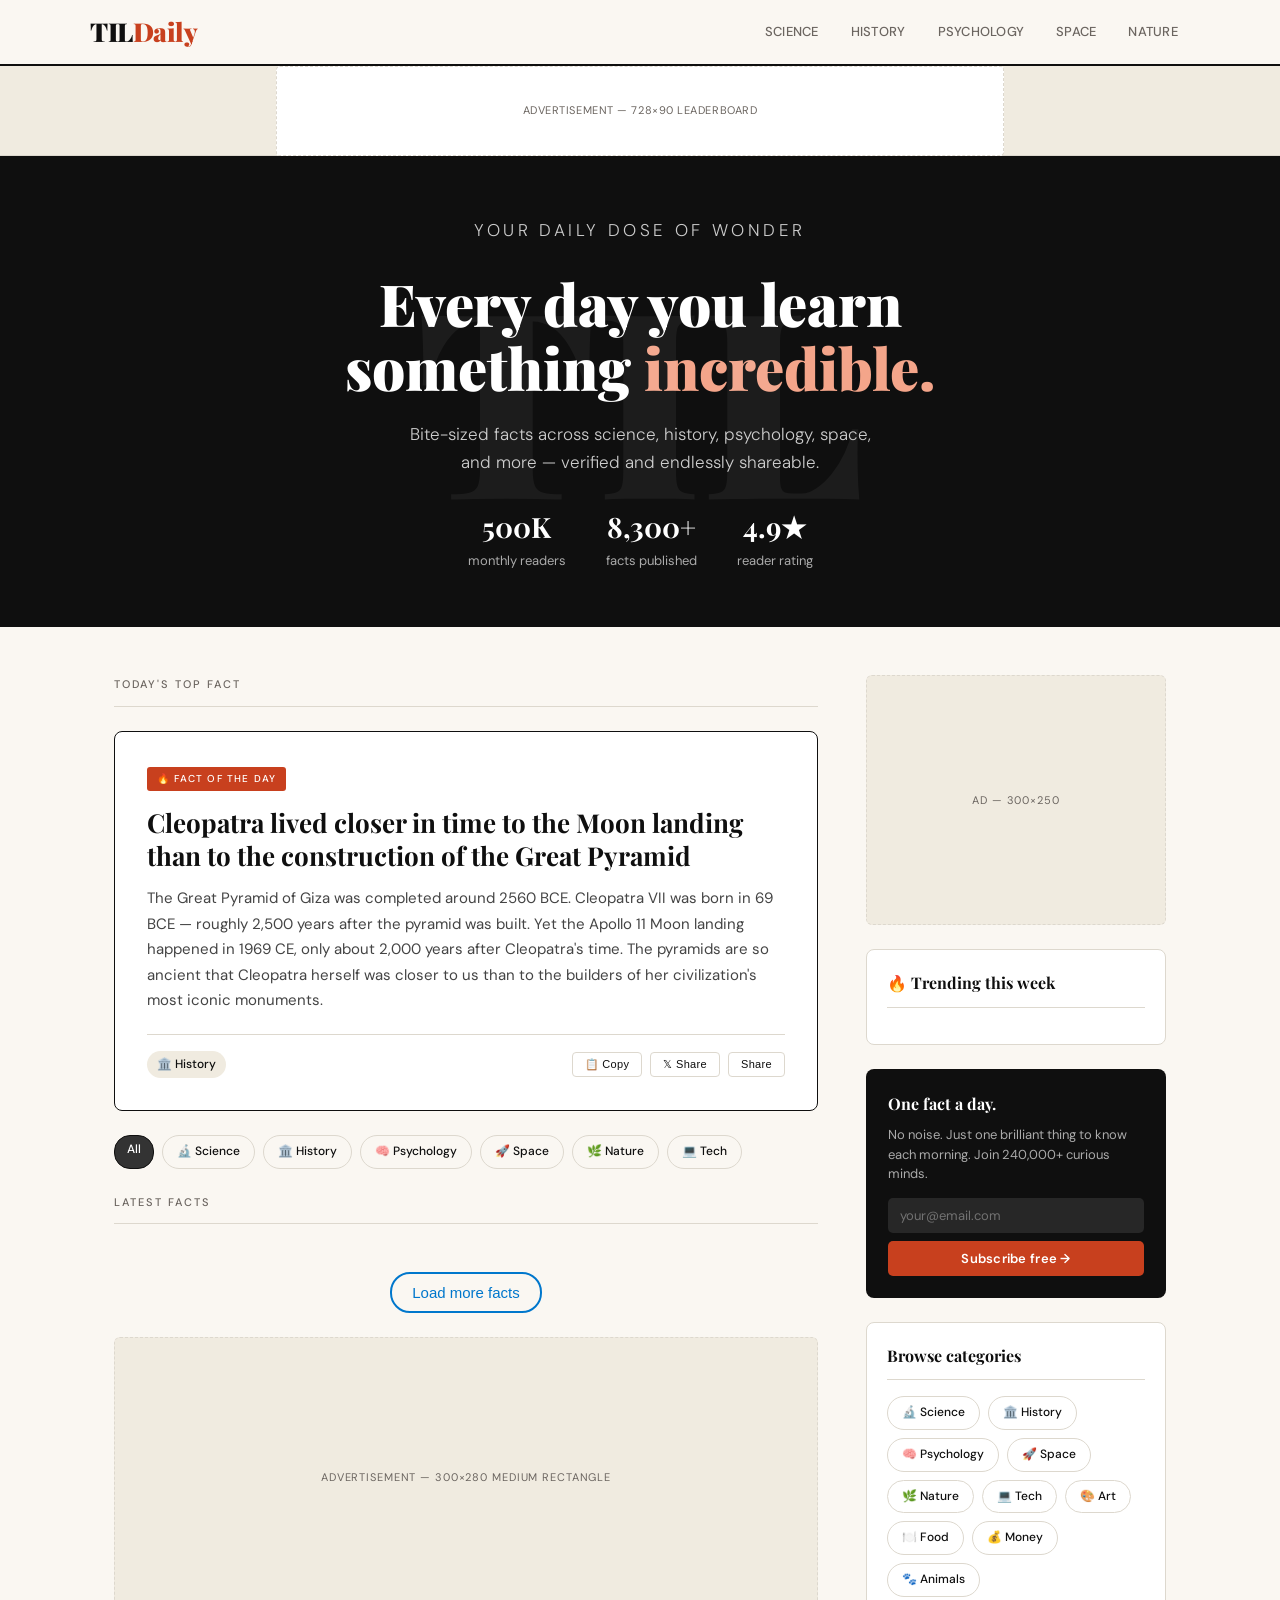
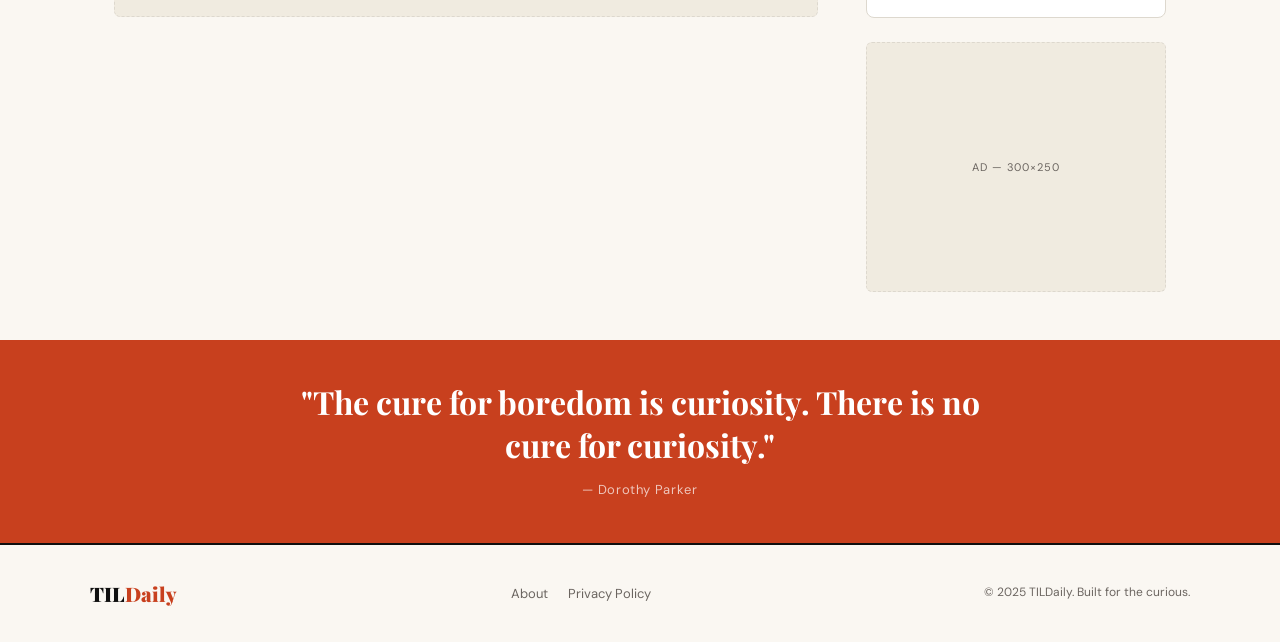
==== index.html @ d366a5d7 "First commit" ====
<!doctype html>
<html lang="en">
  <head>
    <meta charset="UTF-8" />
    <link rel="icon" type="image/svg+xml" href="/logo.svg" />
    <meta name="viewport" content="width=device-width, initial-scale=1.0" />
    <title>TIL Daily — Today I Learned</title>
    <meta
      name="description"
      content="Discover mind-blowing facts every day. Science, history, psychology, space, and more — one surprising fact at a time."
    />
    <meta property="og:title" content="TIL Daily — Today I Learned" />
    <meta
      property="og:description"
      content="Mind-blowing facts that will make you the most interesting person in any room."
    />
    <link rel="preconnect" href="https://fonts.googleapis.com" />
    <link
      href="https://fonts.googleapis.com/css2?family=Playfair+Display:wght@700;900&family=DM+Sans:wght@300;400;500&display=swap"
      rel="stylesheet"
    />
    <style>
      :root {
        --ink: #0f0f0f;
        --paper: #faf7f2;
        --cream: #f0ebe0;
        --accent: #c8401e;
        --accent-light: #fdeee9;
        --muted: #6b6560;
        --border: #ddd8ce;
        --card-bg: #ffffff;
      }
      * {
        margin: 0;
        padding: 0;
        box-sizing: border-box;
      }
      body {
        font-family: "DM Sans", sans-serif;
        background: var(--paper);
        color: var(--ink);
        font-size: 16px;
        line-height: 1.65;
      }

      /* ── HEADER ── */
      header {
        border-bottom: 2px solid var(--ink);
        padding: 0 24px;
        background: var(--paper);
        position: sticky;
        top: 0;
        z-index: 100;
      }
      .header-inner {
        max-width: 1100px;
        margin: 0 auto;
        display: flex;
        align-items: center;
        justify-content: space-between;
        height: 64px;
      }
      .logo {
        font-family: "Playfair Display", serif;
        font-size: 26px;
        font-weight: 900;
        letter-spacing: -0.5px;
        color: var(--ink);
        text-decoration: none;
      }
      .logo span {
        color: var(--accent);
      }
      nav {
        display: flex;
        gap: 8px;
      }
      nav a {
        font-size: 13px;
        font-weight: 500;
        color: var(--muted);
        text-decoration: none;
        padding: 6px 12px;
        border-radius: 4px;
        letter-spacing: 0.02em;
        text-transform: uppercase;
        transition:
          color 0.15s,
          background 0.15s;
      }
      nav a:hover {
        color: var(--ink);
        background: var(--cream);
      }

      /* ── AD BANNER (header leaderboard) ── */
      .ad-leaderboard {
        background: var(--cream);
        border-bottom: 1px solid var(--border);
        display: flex;
        align-items: center;
        justify-content: center;
        height: 90px;
        gap: 12px;
        font-size: 11px;
        color: var(--muted);
        letter-spacing: 0.08em;
        text-transform: uppercase;
      }
      .ad-leaderboard .ad-slot {
        width: 728px;
        max-width: 100%;
        height: 90px;
        border: 1px dashed var(--border);
        display: flex;
        align-items: center;
        justify-content: center;
        font-size: 11px;
        color: var(--muted);
        letter-spacing: 0.05em;
        border-radius: 4px;
        background: white;
      }

      /* ── HERO ── */
      .hero {
        background: var(--ink);
        color: white;
        padding: 60px 24px 56px;
        text-align: center;
        position: relative;
        overflow: hidden;
      }
      .hero::before {
        content: "TIL";
        font-family: "Playfair Display", serif;
        font-size: 260px;
        font-weight: 900;
        position: absolute;
        top: 50%;
        left: 50%;
        transform: translate(-50%, -50%);
        opacity: 0.05;
        pointer-events: none;
        white-space: nowrap;
      }
      .hero-eyebrow {
        font-size: 11px;
        letter-spacing: 0.2em;
        text-transform: uppercase;
        color: #aaa;
        margin-bottom: 16px;
      }
      .hero h1 {
        font-family: "Playfair Display", serif;
        font-size: clamp(32px, 5vw, 58px);
        font-weight: 900;
        line-height: 1.1;
        max-width: 700px;
        margin: 0 auto 20px;
      }
      .hero h1 em {
        color: #f4a58a;
        font-style: normal;
      }
      .hero p {
        font-size: 17px;
        color: #ccc;
        max-width: 480px;
        margin: 0 auto 28px;
        font-weight: 300;
      }
      .hero-stats {
        display: flex;
        justify-content: center;
        gap: 40px;
        font-size: 13px;
        color: #aaa;
      }
      .hero-stats strong {
        display: block;
        font-size: 28px;
        font-weight: 700;
        color: white;
        font-family: "Playfair Display", serif;
      }

      /* ── LAYOUT ── */
      .layout {
        max-width: 1100px;
        margin: 0 auto;
        padding: 48px 24px;
        display: grid;
        grid-template-columns: 1fr 300px;
        gap: 48px;
        align-items: start;
      }

      /* ── SECTION LABEL ── */
      .section-label {
        font-size: 11px;
        letter-spacing: 0.18em;
        text-transform: uppercase;
        color: var(--muted);
        font-weight: 500;
        margin-bottom: 24px;
        padding-bottom: 12px;
        border-bottom: 1px solid var(--border);
      }

      /* ── FACT CARDS ── */
      .featured-card {
        background: var(--card-bg);
        border: 1.5px solid var(--ink);
        border-radius: 8px;
        padding: 32px;
        margin-bottom: 24px;
        position: relative;
        cursor: pointer;
        transition: transform 0.15s;
      }
      .featured-card:hover {
        transform: translateY(-2px);
      }
      .featured-card .badge {
        display: inline-block;
        background: var(--accent);
        color: white;
        font-size: 10px;
        letter-spacing: 0.12em;
        text-transform: uppercase;
        font-weight: 500;
        padding: 4px 10px;
        border-radius: 3px;
        margin-bottom: 16px;
      }
      .featured-card h2 {
        font-family: "Playfair Display", serif;
        font-size: 26px;
        font-weight: 700;
        line-height: 1.25;
        margin-bottom: 14px;
      }
      .featured-card .fact-body {
        font-size: 15px;
        color: #444;
        line-height: 1.7;
        margin-bottom: 20px;
      }
      .card-footer {
        display: flex;
        align-items: center;
        justify-content: space-between;
        font-size: 12px;
        color: var(--muted);
        padding-top: 16px;
        border-top: 1px solid var(--border);
      }
      .card-footer .category {
        background: var(--cream);
        padding: 4px 10px;
        border-radius: 20px;
        font-weight: 500;
        color: var(--ink);
      }
      .share-btns {
        display: flex;
        gap: 8px;
      }
      .share-btn {
        font-size: 11px;
        font-weight: 500;
        padding: 5px 12px;
        border-radius: 4px;
        border: 1px solid var(--border);
        background: white;
        cursor: pointer;
        letter-spacing: 0.03em;
        color: var(--ink);
        transition: background 0.1s;
      }
      .share-btn:hover {
        background: var(--cream);
      }

      .fact-grid {
        display: grid;
        grid-template-columns: 1fr 1fr;
        gap: 16px;
        margin-bottom: 24px;
      }

      .fact-card {
        background: var(--card-bg);
        border: 1px solid var(--border);
        border-radius: 8px;
        padding: 22px;
        cursor: pointer;
        transition:
          border-color 0.15s,
          transform 0.15s;
      }
      .fact-card:hover {
        border-color: var(--ink);
        transform: translateY(-2px);
      }
      .fact-card .cat-tag {
        font-size: 10px;
        text-transform: uppercase;
        letter-spacing: 0.12em;
        font-weight: 600;
        margin-bottom: 10px;
      }
      .fact-card h3 {
        font-family: "Playfair Display", serif;
        font-size: 16px;
        font-weight: 700;
        line-height: 1.3;
        margin-bottom: 8px;
      }
      .fact-card p {
        font-size: 13px;
        color: #555;
        line-height: 1.6;
        display: -webkit-box;
        -webkit-line-clamp: 3;
        -webkit-box-orient: vertical;
        overflow: hidden;
      }

      /* -- Load more button for facts-grid -- */
      /* #load-more {
        display: block;
        margin: 24px auto;
        padding: 12px 24px;
        background: linear-gradient(135deg, #4cafef, #0077cc);
        color: #fff;
        font-size: 16px;
        font-weight: 600;
        border: none;
        border-radius: 24px;
        cursor: pointer;
        transition: all 0.3s ease;
        box-shadow: 0 4px 12px rgba(0, 0, 0, 0.15);
      }

      #load-more:hover {
        background: linear-gradient(135deg, #0077cc, #005fa3);
        transform: translateY(-2px);
        box-shadow: 0 6px 16px rgba(0, 0, 0, 0.2);
      }

      #load-more:active {
        transform: translateY(0);
        box-shadow: 0 3px 8px rgba(0, 0, 0, 0.15);
      } */
      #load-more {
        display: block;
        margin: 24px auto;
        padding: 10px 20px;
        background: transparent;
        color: #0077cc;
        font-size: 15px;
        font-weight: 500;
        border: 2px solid #0077cc;
        border-radius: 20px;
        cursor: pointer;
        transition: all 0.3s ease;
      }

      #load-more:hover {
        background: #0077cc;
        color: #fff;
      }

      /* Category colors */
      .cat-science {
        color: #1a6e8e;
      }
      .cat-history {
        color: #7a4f00;
      }
      .cat-psychology {
        color: #5c3d9e;
      }
      .cat-space {
        color: #1c3d6e;
      }
      .cat-nature {
        color: #2e6b30;
      }
      .cat-tech {
        color: var(--accent);
      }

      /* ── MID-PAGE AD ── */
      .ad-rectangle {
        background: var(--cream);
        border: 1px dashed var(--border);
        border-radius: 6px;
        display: flex;
        align-items: center;
        justify-content: center;
        height: 280px;
        font-size: 11px;
        color: var(--muted);
        letter-spacing: 0.08em;
        text-transform: uppercase;
        margin: 8px 0 24px;
      }

      /* ── SIDEBAR ── */
      .sidebar {
        display: flex;
        flex-direction: column;
        gap: 24px;
      }

      .sidebar-widget {
        background: var(--card-bg);
        border: 1px solid var(--border);
        border-radius: 8px;
        padding: 20px;
      }
      .sidebar-widget h4 {
        font-family: "Playfair Display", serif;
        font-size: 16px;
        font-weight: 700;
        margin-bottom: 16px;
        padding-bottom: 10px;
        border-bottom: 1px solid var(--border);
      }

      .trending-list {
        list-style: none;
      }
      .trending-list li {
        display: flex;
        gap: 12px;
        align-items: flex-start;
        padding: 10px 0;
        border-bottom: 1px solid var(--border);
        cursor: pointer;
      }
      .trending-list li:last-child {
        border-bottom: none;
      }
      .trending-num {
        font-family: "Playfair Display", serif;
        font-size: 20px;
        font-weight: 900;
        color: var(--border);
        line-height: 1;
        min-width: 24px;
      }
      .trending-text {
        font-size: 13px;
        font-weight: 500;
        line-height: 1.4;
        color: var(--ink);
      }
      .trending-text span {
        display: block;
        font-size: 11px;
        color: var(--muted);
        font-weight: 400;
        margin-top: 2px;
      }

      /* sidebar ad */
      .sidebar-ad {
        background: var(--cream);
        border: 1px dashed var(--border);
        border-radius: 6px;
        display: flex;
        align-items: center;
        justify-content: center;
        height: 250px;
        font-size: 11px;
        color: var(--muted);
        letter-spacing: 0.08em;
        text-transform: uppercase;
      }

      .newsletter {
        background: var(--ink);
        color: white;
        border-radius: 8px;
        padding: 22px;
      }
      .newsletter h4 {
        color: white;
        border-color: rgba(255, 255, 255, 0.15);
        font-family: "Playfair Display", serif;
        font-size: 16px;
        font-weight: 700;
        margin-bottom: 8px;
      }
      .newsletter p {
        font-size: 13px;
        color: #aaa;
        margin-bottom: 14px;
        line-height: 1.5;
      }
      .newsletter input {
        width: 100%;
        padding: 9px 12px;
        border-radius: 5px;
        border: none;
        font-size: 13px;
        background: rgba(255, 255, 255, 0.1);
        color: white;
        margin-bottom: 8px;
        outline: none;
        font-family: "DM Sans", sans-serif;
      }
      .newsletter input::placeholder {
        color: rgba(255, 255, 255, 0.35);
      }
      .newsletter button {
        width: 100%;
        padding: 9px;
        border-radius: 5px;
        border: none;
        background: var(--accent);
        color: white;
        font-size: 13px;
        font-weight: 600;
        cursor: pointer;
        font-family: "DM Sans", sans-serif;
        letter-spacing: 0.02em;
        transition: opacity 0.15s;
      }
      .newsletter button:hover {
        opacity: 0.88;
      }

      .category-pills {
        display: flex;
        flex-wrap: wrap;
        gap: 8px;
      }
      .pill {
        font-size: 12px;
        padding: 6px 14px;
        border-radius: 20px;
        border: 1px solid var(--border);
        cursor: pointer;
        font-weight: 500;
        transition: all 0.15s;
        text-decoration: none;
        color: var(--ink);
      }
      .pill:hover {
        background: var(--ink);
        color: white;
        border-color: var(--ink);
      }
      .pill.active {
        background: var(--ink);
        color: white;
        border-color: var(--ink);
      }

      /* ── QUOTE SECTION ── */
      .quote-strip {
        background: var(--accent);
        padding: 40px 24px;
        text-align: center;
        color: white;
      }
      .quote-strip blockquote {
        font-family: "Playfair Display", serif;
        font-size: clamp(20px, 3vw, 32px);
        font-weight: 700;
        max-width: 700px;
        margin: 0 auto 10px;
        line-height: 1.35;
      }
      .quote-strip cite {
        font-size: 13px;
        opacity: 0.7;
        font-style: normal;
        letter-spacing: 0.05em;
      }

      /* -- Feature card animation -- */
      .featured-card {
        transition:
          opacity 0.5s ease,
          transform 0.5s ease;
      }

      .featured-card.fade-out {
        opacity: 0;
        transform: translateX(20px); /* subtle slide */
      }

      .featured-card.fade-in {
        opacity: 1;
        transform: translateX(0);
      }

      .pill.active {
        background: #333;
        color: #fff;
        border-radius: 16px;
        padding: 4px 12px;
      }

      /* ── FOOTER ── */
      footer {
        border-top: 2px solid var(--ink);
        padding: 32px 24px;
        background: var(--paper);
      }
      .footer-inner {
        max-width: 1100px;
        margin: 0 auto;
        display: flex;
        justify-content: space-between;
        align-items: center;
        flex-wrap: wrap;
        gap: 16px;
      }
      .footer-logo {
        font-family: "Playfair Display", serif;
        font-weight: 900;
        font-size: 20px;
      }
      .footer-logo span {
        color: var(--accent);
      }
      .footer-links {
        display: flex;
        gap: 20px;
      }
      .footer-links a {
        font-size: 13px;
        color: var(--muted);
        text-decoration: none;
      }
      .footer-links a:hover {
        color: var(--ink);
      }
      .footer-copy {
        font-size: 12px;
        color: var(--muted);
      }

      /* --Modal for About and Privacy content --*/
      .modal {
        display: none; /* hidden by default */
        position: fixed;
        z-index: 1000;
        left: 0;
        top: 0;
        width: 100%;
        height: 100%;
        background: rgba(0, 0, 0, 0.6);
      }

      .modal-content {
        background: #fff;
        margin: 10% auto;
        padding: 20px;
        border-radius: 8px;
        width: 80%;
        max-width: 600px;
        box-shadow: 0 6px 20px rgba(0, 0, 0, 0.3);
      }

      .close {
        float: right;
        font-size: 24px;
        cursor: pointer;
      }

      /* responsive */
      @media (max-width: 780px) {
        .layout {
          grid-template-columns: 1fr;
        }
        .fact-grid {
          grid-template-columns: 1fr;
        }
        .hero-stats {
          gap: 24px;
        }
        nav {
          display: none;
        }
      }

      /* animations */
      @keyframes fadeUp {
        from {
          opacity: 0;
          transform: translateY(18px);
        }
        to {
          opacity: 1;
          transform: translateY(0);
        }
      }
      .featured-card {
        animation: fadeUp 0.5s ease both;
      }
      .fact-card:nth-child(1) {
        animation: fadeUp 0.5s 0.1s ease both;
      }
      .fact-card:nth-child(2) {
        animation: fadeUp 0.5s 0.15s ease both;
      }
      .fact-card:nth-child(3) {
        animation: fadeUp 0.5s 0.2s ease both;
      }
      .fact-card:nth-child(4) {
        animation: fadeUp 0.5s 0.25s ease both;
      }
    </style>
  </head>
  <body>
    <!-- STICKY HEADER -->
    <header>
      <div class="header-inner">
        <a href="#" class="logo">TIL<span>Daily</span></a>
        <nav>
          <a href="#">Science</a>
          <a href="#">History</a>
          <a href="#">Psychology</a>
          <a href="#">Space</a>
          <a href="#">Nature</a>
        </nav>
      </div>
    </header>

    <!-- LEADERBOARD AD (728×90) -->
    <div class="ad-leaderboard">
      <div class="ad-slot">Advertisement — 728×90 Leaderboard</div>
    </div>

    <!-- HERO -->
    <section class="hero">
      <p class="hero-eyebrow">Your daily dose of wonder</p>
      <h1>Every day you learn something <em>incredible.</em></h1>
      <p>
        Bite-sized facts across science, history, psychology, space, and more —
        verified and endlessly shareable.
      </p>
      <div class="hero-stats">
        <div><strong>500K</strong> monthly readers</div>
        <div><strong>8,300+</strong> facts published</div>
        <div><strong>4.9★</strong> reader rating</div>
      </div>
    </section>

    <!-- MAIN LAYOUT -->
    <div class="layout">
      <!-- CONTENT COLUMN -->
      <main>
        <p class="section-label">Today's top fact</p>

        <!-- FEATURED FACT -->
        <article class="featured-card">
          <span class="badge">🔥 Fact of the Day</span>
          <h2>
            Cleopatra lived closer in time to the Moon landing than to the
            construction of the Great Pyramid
          </h2>
          <p class="fact-body">
            The Great Pyramid of Giza was completed around 2560 BCE. Cleopatra
            VII was born in 69 BCE — roughly 2,500 years after the pyramid was
            built. Yet the Apollo 11 Moon landing happened in 1969 CE, only
            about 2,000 years after Cleopatra's time. The pyramids are so
            ancient that Cleopatra herself was closer to us than to the builders
            of her civilization's most iconic monuments.
          </p>
          <div class="card-footer">
            <span class="category">🏛️ History</span>
            <div class="share-btns">
              <button class="share-btn" onclick="copyFact()">📋 Copy</button>
              <button class="share-btn" onclick="shareFact('twitter')">
                𝕏 Share
              </button>
              <button class="share-btn" onclick="shareFact('whatsapp')">
                Share
              </button>
            </div>
          </div>
        </article>

        <!-- CATEGORY FILTER -->
        <div
          style="margin-bottom: 24px; display: flex; flex-wrap: wrap; gap: 8px"
        >
          <a href="#" class="pill active">All</a>
          <a href="#" class="pill">🔬 Science</a>
          <a href="#" class="pill">🏛️ History</a>
          <a href="#" class="pill">🧠 Psychology</a>
          <a href="#" class="pill">🚀 Space</a>
          <a href="#" class="pill">🌿 Nature</a>
          <a href="#" class="pill">💻 Tech</a>
        </div>

        <p class="section-label">Latest facts</p>

        <!-- FACT GRID -->
        <div class="fact-grid">
          <!-- <article class="fact-card">
            <p class="cat-tag cat-science">🔬 Science</p>
            <h3>Your body replaces most of its atoms every few years</h3>
            <p>
              Through metabolism, breathing, and eating, the atoms in your body
              are constantly being exchanged with the environment. Most of the
              atoms that make up your body today weren't there 5 years ago.
            </p>
          </article>

          <article class="fact-card">
            <p class="cat-tag cat-space">🚀 Space</p>
            <h3>A day on Venus is longer than a year on Venus</h3>
            <p>
              Venus rotates so slowly on its axis (243 Earth days per rotation)
              that it takes longer to spin once than to orbit the Sun (225 Earth
              days). Its year is literally shorter than its day.
            </p>
          </article>

          <article class="fact-card">
            <p class="cat-tag cat-psychology">🧠 Psychology</p>
            <h3>
              The "IKEA effect" makes us value things more when we build them
            </h3>
            <p>
              Research by Harvard Business School found that people place
              significantly higher value on products they assembled themselves —
              even when the result is objectively identical to a pre-assembled
              version. Labor creates irrational attachment.
            </p>
          </article>

          <article class="fact-card">
            <p class="cat-tag cat-nature">🌿 Nature</p>
            <h3>
              Honey never expires — archaeologists found 3,000-year-old honey
              still edible
            </h3>
            <p>
              Honey's low moisture content, acidic pH, and natural hydrogen
              peroxide make it hostile to bacteria. Sealed pots of honey found
              in Egyptian tombs were still perfectly preserved and reportedly
              still tasted sweet after millennia.
            </p>
          </article> -->
        </div>
        <button id="load-more">Load more facts</button>

        <!-- MID-CONTENT AD (300×280 rectangle) -->
        <div class="ad-rectangle">Advertisement — 300×280 Medium Rectangle</div>

        <!-- SECOND ROW -->
        <!-- <div class="fact-grid">
          <article class="fact-card">
            <p class="cat-tag cat-history">🏛️ History</p>
            <h3>Oxford University is older than the Aztec Empire</h3>
            <p>
              Teaching at Oxford began as early as 1096 CE, and it grew rapidly
              after 1167. The Aztec Empire wasn't founded until 1428 CE —
              meaning Oxford predates the Aztecs by over 300 years.
            </p>
          </article>

          <article class="fact-card">
            <p class="cat-tag cat-tech">💻 Tech</p>
            <h3>The first computer "bug" was a literal insect</h3>
            <p>
              In 1947, engineers at Harvard found an actual moth trapped in a
              relay of the Mark II computer, causing a malfunction. Grace
              Hopper's team taped it into the logbook with the note: "First
              actual case of bug being found."
            </p>
          </article>

          <article class="fact-card">
            <p class="cat-tag cat-science">🔬 Science</p>
            <h3>
              Hot water can freeze faster than cold water under some conditions
            </h3>
            <p>
              Known as the Mpemba effect, this counterintuitive phenomenon has
              puzzled scientists for decades. Named after a Tanzanian student
              who noticed his hot ice cream mix froze faster than cold mix in
              1963. The exact mechanism is still debated.
            </p>
          </article>

          <article class="fact-card">
            <p class="cat-tag cat-psychology">🧠 Psychology</p>
            <h3>
              We remember the middle of lists the worst — the "serial position
              effect"
            </h3>
            <p>
              People reliably remember items at the beginning (primacy effect)
              and end (recency effect) of a list better than those in the
              middle. Knowing this can improve how you structure presentations,
              conversations, and studying.
            </p>
          </article>
        </div> -->
      </main>

      <!-- SIDEBAR -->
      <aside class="sidebar">
        <!-- SIDEBAR AD (300×250) -->
        <div class="sidebar-ad">Ad — 300×250</div>

        <!-- TRENDING -->
        <div class="sidebar-widget">
          <h4>🔥 Trending this week</h4>
          <ul class="trending-list">
            <!-- <li>
              <span class="trending-num">01</span>
              <span class="trending-text"
                >Why we forget our dreams within minutes of waking
                <span>🧠 Psychology · 48K views</span></span
              >
            </li>
            <li>
              <span class="trending-num">02</span>
              <span class="trending-text"
                >The ocean produces more oxygen than all rainforests combined
                <span>🌿 Nature · 41K views</span></span
              >
            </li>
            <li>
              <span class="trending-num">03</span>
              <span class="trending-text"
                >Nintendo was founded in 1889 — before commercial electricity
                was widespread <span>💻 Tech · 38K views</span></span
              >
            </li>
            <li>
              <span class="trending-num">04</span>
              <span class="trending-text"
                >Sharks are older than trees — they evolved before forests
                existed <span>🌿 Nature · 29K views</span></span
              >
            </li>
            <li>
              <span class="trending-num">05</span>
              <span class="trending-text"
                >The fax machine was invented before the telephone
                <span>📡 History · 25K views</span></span
              >
            </li> -->
          </ul>
        </div>

        <!-- NEWSLETTER -->
        <div class="newsletter">
          <h4>One fact a day.</h4>
          <p>
            No noise. Just one brilliant thing to know each morning. Join
            240,000+ curious minds.
          </p>
          <input type="email" placeholder="your@email.com" />
          <button>Subscribe free →</button>
        </div>

        <!-- CATEGORIES -->
        <div class="sidebar-widget">
          <h4>Browse categories</h4>
          <div class="category-pills">
            <a href="#" class="pill">🔬 Science</a>
            <a href="#" class="pill">🏛️ History</a>
            <a href="#" class="pill">🧠 Psychology</a>
            <a href="#" class="pill">🚀 Space</a>
            <a href="#" class="pill">🌿 Nature</a>
            <a href="#" class="pill">💻 Tech</a>
            <a href="#" class="pill">🎨 Art</a>
            <a href="#" class="pill">🍽️ Food</a>
            <a href="#" class="pill">💰 Money</a>
            <a href="#" class="pill">🐾 Animals</a>
          </div>
        </div>

        <!-- SECOND SIDEBAR AD -->
        <div class="sidebar-ad">Ad — 300×250</div>
      </aside>
    </div>

    <!-- PULLQUOTE STRIP -->
    <div class="quote-strip">
      <blockquote>
        "The cure for boredom is curiosity. There is no cure for curiosity."
      </blockquote>
      <cite>— Dorothy Parker</cite>
    </div>

    <!-- FOOTER -->
    <footer>
      <div class="footer-inner">
        <div class="footer-logo">TIL<span>Daily</span></div>
        <div class="footer-links">
          <a href="#" id="about-link">About</a>
          <!-- <a href="#">Submit a Fact</a>
      <a href="#">Advertise</a> -->
          <a href="#" id="privacy-link">Privacy Policy</a>
          <!-- <a href="#">Contact</a> -->
        </div>
        <div class="footer-copy">© 2025 TILDaily. Built for the curious.</div>
      </div>
    </footer>

    <div id="modal" class="modal">
      <div class="modal-content">
        <span class="close">&times;</span>
        <h2 id="modal-title"></h2>
        <div id="modal-body"></div>
      </div>
    </div>

    <!-- <script>
      const facts = {
        Science: {
          title: "Bananas are naturally radioactive",
          body: "Bananas contain potassium, and a small fraction of potassium is radioactive. Eating bananas won’t harm you, but it’s a quirky example of natural radioactivity in everyday life.",
          category: "🔬 Science",
        },
        History: {
          title:
            "Cleopatra lived closer in time to the Moon landing than to the Great Pyramid",
          body: "The Great Pyramid of Giza was completed around 2560 BCE. Cleopatra VII was born in 69 BCE — roughly 2,500 years later. The Apollo 11 Moon landing happened in 1969 CE, only about 2,000 years after Cleopatra’s time.",
          category: "🏛️ History",
        },
        Psychology: {
          title:
            "Your brain can trick you into seeing faces in random patterns",
          body: "This phenomenon is called pareidolia. It’s why people often see faces in clouds, rock formations, or even electrical outlets.",
          category: "🧠 Psychology",
        },
        Space: {
          title:
            "There are more stars in the universe than grains of sand on Earth",
          body: "Astronomers estimate that the observable universe contains around 1 septillion stars — that’s a 1 followed by 24 zeros, far exceeding the number of sand grains on all Earth’s beaches.",
          category: "🌌 Space",
        },
        Nature: {
          title: "Sharks existed before trees",
          body: "Sharks have been around for more than 400 million years, while the first trees appeared about 350 million years ago. Sharks are truly ancient survivors.",
          category: "🌿 Nature",
        },
      };

      const navLinks = document.querySelectorAll("nav a");
      const categorySpan = document.querySelector(".featured-card .category");
      const factTitle = document.querySelector(".featured-card h2");
      const factBody = document.querySelector(".featured-card .fact-body");
      const card = document.querySelector(".featured-card");

      navLinks.forEach((link) => {
        link.addEventListener("click", (e) => {
          e.preventDefault();
          const selected = link.textContent.trim();
          const fact = facts[selected];

          if (fact) {
            // Start fade-out
            card.classList.add("fade-out");

            // After fade-out completes, update content and fade-in
            setTimeout(() => {
              categorySpan.textContent = fact.category;
              factTitle.textContent = fact.title;
              factBody.textContent = fact.body;

              card.classList.remove("fade-out");
              card.classList.add("fade-in");

              // Remove fade-in class after transition so it can be reused
              setTimeout(() => {
                card.classList.remove("fade-in");
              }, 500);
            }, 500); // match CSS transition duration
          }
        });
      });
    </script> -->
    <script>
      const facts = {
        Science: {
          title: "Bananas are naturally radioactive",
          body: "Bananas contain potassium, and a small fraction of potassium is radioactive. Eating bananas won’t harm you, but it’s a quirky example of natural radioactivity in everyday life.",
          category: "🔬 Science",
        },
        History: {
          title:
            "Cleopatra lived closer in time to the Moon landing than to the Great Pyramid",
          body: "The Great Pyramid of Giza was completed around 2560 BCE. Cleopatra VII was born in 69 BCE — roughly 2,500 years later. The Apollo 11 Moon landing happened in 1969 CE, only about 2,000 years after Cleopatra’s time.",
          category: "🏛️ History",
        },
        Psychology: {
          title:
            "Your brain can trick you into seeing faces in random patterns",
          body: "This phenomenon is called pareidolia. It’s why people often see faces in clouds, rock formations, or even electrical outlets.",
          category: "🧠 Psychology",
        },
        Space: {
          title:
            "There are more stars in the universe than grains of sand on Earth",
          body: "Astronomers estimate that the observable universe contains around 1 septillion stars — that’s a 1 followed by 24 zeros, far exceeding the number of sand grains on all Earth’s beaches.",
          category: "🚀 Space",
        },
        Nature: {
          title: "Sharks existed before trees",
          body: "Sharks have been around for more than 400 million years, while the first trees appeared about 350 million years ago. Sharks are truly ancient survivors.",
          category: "🌿 Nature",
        },
        Tech: {
          title: "The first computer bug was a real insect",
          body: "In 1947, engineers found a moth stuck in a Harvard Mark II computer relay. They taped it into the logbook, calling it the 'first actual case of a bug being found.'",
          category: "💻 Tech",
        },
      };

      const navLinks = document.querySelectorAll("nav a");
      const pills = document.querySelectorAll(".pill");
      const categorySpan = document.querySelector(".featured-card .category");
      const factTitle = document.querySelector(".featured-card h2");
      const factBody = document.querySelector(".featured-card .fact-body");
      const card = document.querySelector(".featured-card");

      let slideshowInterval = null; // store interval ID

      function updateFact(selected) {
        const fact = facts[selected];
        if (!fact) return;

        card.classList.add("fade-out");

        setTimeout(() => {
          categorySpan.textContent = fact.category;
          factTitle.textContent = fact.title;
          factBody.textContent = fact.body;

          card.classList.remove("fade-out");
          card.classList.add("fade-in");

          setTimeout(() => {
            card.classList.remove("fade-in");
          }, 500);
        }, 500);
      }

      function randomFact() {
        const keys = Object.keys(facts);
        const randomKey = keys[Math.floor(Math.random() * keys.length)];
        updateFact(randomKey);
      }

      function startSlideshow() {
        // clear any existing slideshow
        clearInterval(slideshowInterval);
        // show first random fact immediately
        randomFact();
        // then cycle every 5 seconds
        slideshowInterval = setInterval(randomFact, 5000);
      }

      function stopSlideshow() {
        clearInterval(slideshowInterval);
        slideshowInterval = null;
      }

      // Wire up nav links
      navLinks.forEach((link) => {
        link.addEventListener("click", (e) => {
          e.preventDefault();
          stopSlideshow(); // stop slideshow if running
          updateFact(link.textContent.trim());
        });
      });

      // Wire up pills
      pills.forEach((pill) => {
        pill.addEventListener("click", (e) => {
          e.preventDefault();

          // Remove active class from all pills
          pills.forEach((p) => p.classList.remove("active"));
          pill.classList.add("active");

          const selected = pill.textContent.replace(/[^a-zA-Z]/g, "").trim();
          if (selected === "All") {
            startSlideshow();
          } else {
            stopSlideshow();
            updateFact(selected);
          }
        });
      });

      // Trending from Reddit
      //   // Fetch trending posts from Reddit
      //   async function loadTrending() {
      //     const response = await fetch(
      //       "https://www.reddit.com/r/todayilearned/top.json?t=week&limit=5",
      //     );
      //     const data = await response.json();

      //     const posts = data.data.children.map((child, i) => {
      //       const post = child.data;
      //       return {
      //         num: String(i + 1).padStart(2, "0"),
      //         title: post.title,
      //         category: "🧠 TIL", // you can map categories if you want
      //         views: post.ups.toLocaleString() + " upvotes",
      //       };
      //     });

      //     const list = document.querySelector(".trending-list");
      //     list.innerHTML = posts
      //       .map(
      //         (p) => `
      //   <li>
      //     <span class="trending-num">${p.num}</span>
      //     <span class="trending-text">
      //       ${p.title}
      //       <span>${p.category} · ${p.views}</span>
      //     </span>
      //   </li>
      // `,
      //       )
      //       .join("");
      //   }

      //   // Call on page load
      //   loadTrending();
      async function loadTrending() {
        const response = await fetch("http://localhost:3000/trending");
        const posts = await response.json();

        const list = document.querySelector(".trending-list");
        list.innerHTML = posts
          .map(
            (p) => `
      <li>
        <span class="trending-num">${p.num}</span>
        <span class="trending-text">
          ${p.title}
          <span>🧠 TIL · ${p.upvotes.toLocaleString()} upvotes</span>
        </span>
      </li>
    `,
          )
          .join("");
      }

      loadTrending();

      //===========================
      //   async function loadFacts() {
      //     const response = await fetch("http://localhost:3000/facts");
      //     const facts = await response.json();

      //     const grid = document.querySelector(".fact-grid");
      //     grid.innerHTML = facts
      //       .map(
      //         (fact) => `
      //   <article class="fact-card">
      //     <p class="cat-tag">${fact.category}</p>
      //     <h3>${fact.title}</h3>
      //     <p>${fact.body}</p>
      //   </article>
      // `,
      //       )
      //       .join("");
      //   }

      //   loadFacts();
      let currentPage = 1;

      async function loadFacts(page = 1) {
        const response = await fetch(
          `http://localhost:3000/facts?page=${page}&pageSize=8`,
        );
        const data = await response.json();

        const grid = document.querySelector(".fact-grid");

        // Append instead of replacing
        grid.innerHTML += data.facts
          .map(
            (fact) => `
      <article class="fact-card">
        <p class="cat-tag">${fact.category}</p>
        <h3>${fact.title}</h3>
        <p>${fact.body}</p>
      </article>
    `,
          )
          .join("");

        // Show/hide "Load more" button
        const loadBtn = document.querySelector("#load-more");
        if (data.page * data.pageSize >= data.total) {
          loadBtn.style.display = "none";
        } else {
          loadBtn.style.display = "block";
        }
      }

      // Initial load
      loadFacts(currentPage);

      // Hook up "Load more" button
      document.querySelector("#load-more").addEventListener("click", () => {
        currentPage++;
        loadFacts(currentPage);
      });
    </script>

    <script>
      //========================
      const modal = document.getElementById("modal");
      const modalTitle = document.getElementById("modal-title");
      const modalBody = document.getElementById("modal-body");
      const closeBtn = document.querySelector(".close");

      // Example link wiring
      document.querySelector("#about-link").addEventListener("click", (e) => {
        e.preventDefault();
        modalTitle.textContent = "About";
        modalBody.innerHTML =
          "<p>This site shares fascinating facts curated from multiple sources...</p>";
        modal.style.display = "block";
      });

      document.querySelector("#privacy-link").addEventListener("click", (e) => {
        e.preventDefault();
        modalTitle.textContent = "Privacy Policy";
        modalBody.innerHTML =
          "<p>We respect your privacy. No personal data is stored beyond your subscription email...</p>";
        modal.style.display = "block";
      });

      closeBtn.onclick = () => (modal.style.display = "none");
      window.onclick = (e) => {
        if (e.target === modal) modal.style.display = "none";
      };

      //=====================
      function copyFact() {
        const text =
          "TIL: Cleopatra lived closer in time to the Moon landing than to the construction of the Great Pyramid. Via TILDaily.com";
        navigator.clipboard
          ?.writeText(text)
          .then(() => {
            const btn = event.target;
            btn.textContent = "✓ Copied!";
            setTimeout(() => (btn.textContent = "📋 Copy"), 2000);
          })
          .catch(() => {
            alert("Fact copied! (clipboard not available in preview)");
          });
      }

      function shareFact(platform) {
        const text = encodeURIComponent(
          "TIL: Cleopatra lived closer to the Moon landing than to the construction of the Great Pyramid 🤯 via @TILDaily",
        );
        const url = encodeURIComponent("https://tildaily.com");
        if (platform === "twitter") {
          window.open(
            `https://twitter.com/intent/tweet?text=${text}&url=${url}`,
            "_blank",
          );
        } else if (platform === "whatsapp") {
          window.open(`https://wa.me/?text=${text}%20${url}`, "_blank");
        }
      }

      // Category pill filtering (visual feedback only)
      document.querySelectorAll(".pill").forEach((pill) => {
        pill.addEventListener("click", (e) => {
          e.preventDefault();
          document
            .querySelectorAll(".pill")
            .forEach((p) => p.classList.remove("active"));
          pill.classList.add("active");
        });
      });

      // Newsletter submit
      document
        .querySelector(".newsletter button")
        .addEventListener("click", () => {
          const input = document.querySelector(".newsletter input");
          if (input.value.includes("@")) {
            document.querySelector(".newsletter").innerHTML = `
        <h4 style="color:white; font-family:'Playfair Display',serif; margin-bottom:8px;">You're in! 🎉</h4>
        <p style="color:#aaa; font-size:13px;">Your first fact arrives tomorrow morning. Stay curious.</p>
      `;
          } else {
            input.style.border = "1px solid #f4a58a";
            input.placeholder = "Enter a valid email";
          }
        });
    </script>
  </body>
</html>
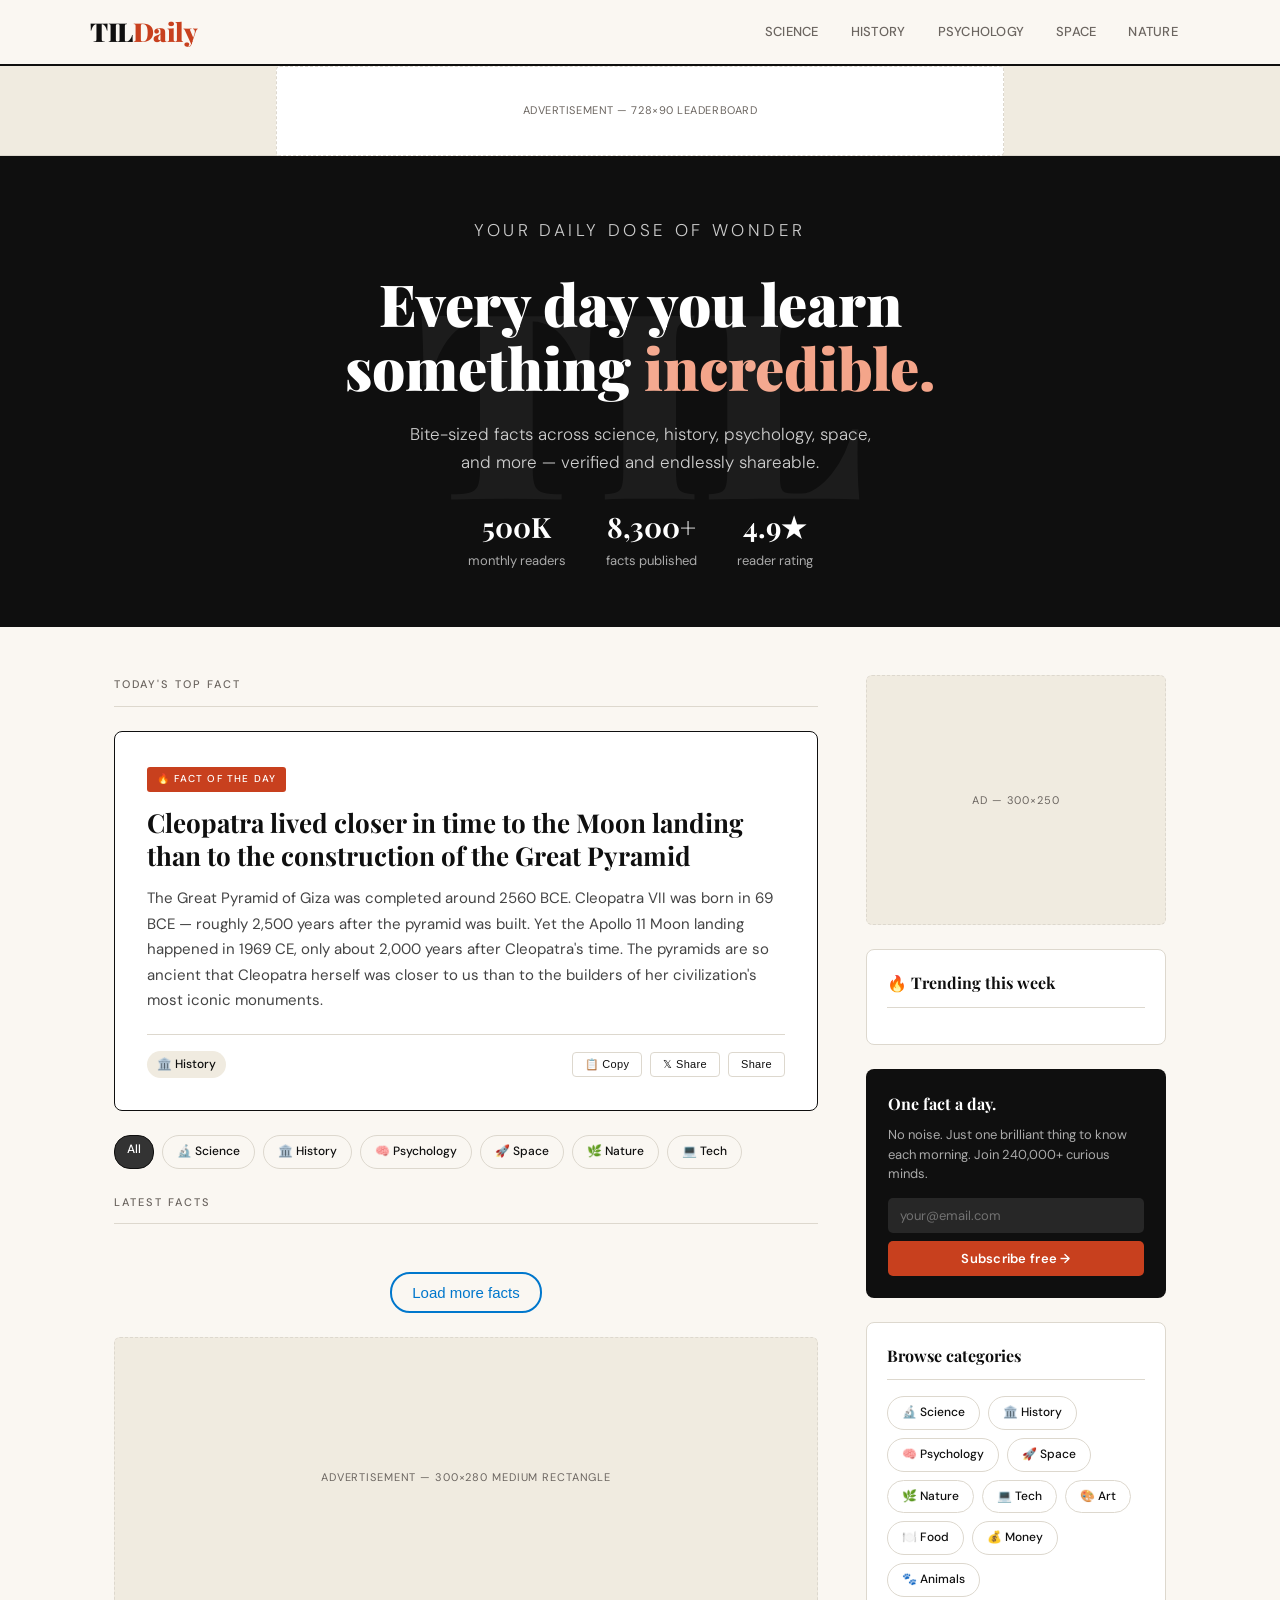
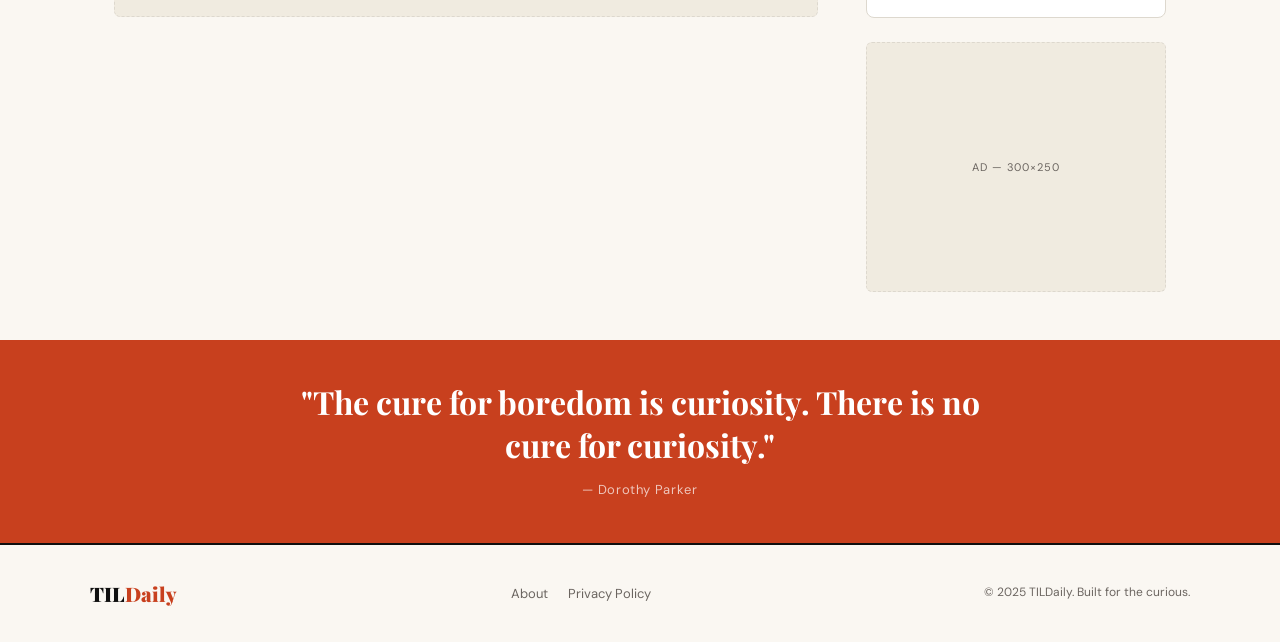
==== commit af683641: "Add logo and styles to public/" ====
--- a/index.html
+++ b/index.html
@@ -19,706 +19,10 @@
       href="https://fonts.googleapis.com/css2?family=Playfair+Display:wght@700;900&family=DM+Sans:wght@300;400;500&display=swap"
       rel="stylesheet"
     />
-    <style>
-      :root {
-        --ink: #0f0f0f;
-        --paper: #faf7f2;
-        --cream: #f0ebe0;
-        --accent: #c8401e;
-        --accent-light: #fdeee9;
-        --muted: #6b6560;
-        --border: #ddd8ce;
-        --card-bg: #ffffff;
-      }
-      * {
-        margin: 0;
-        padding: 0;
-        box-sizing: border-box;
-      }
-      body {
-        font-family: "DM Sans", sans-serif;
-        background: var(--paper);
-        color: var(--ink);
-        font-size: 16px;
-        line-height: 1.65;
-      }
-
-      /* ── HEADER ── */
-      header {
-        border-bottom: 2px solid var(--ink);
-        padding: 0 24px;
-        background: var(--paper);
-        position: sticky;
-        top: 0;
-        z-index: 100;
-      }
-      .header-inner {
-        max-width: 1100px;
-        margin: 0 auto;
-        display: flex;
-        align-items: center;
-        justify-content: space-between;
-        height: 64px;
-      }
-      .logo {
-        font-family: "Playfair Display", serif;
-        font-size: 26px;
-        font-weight: 900;
-        letter-spacing: -0.5px;
-        color: var(--ink);
-        text-decoration: none;
-      }
-      .logo span {
-        color: var(--accent);
-      }
-      nav {
-        display: flex;
-        gap: 8px;
-      }
-      nav a {
-        font-size: 13px;
-        font-weight: 500;
-        color: var(--muted);
-        text-decoration: none;
-        padding: 6px 12px;
-        border-radius: 4px;
-        letter-spacing: 0.02em;
-        text-transform: uppercase;
-        transition:
-          color 0.15s,
-          background 0.15s;
-      }
-      nav a:hover {
-        color: var(--ink);
-        background: var(--cream);
-      }
-
-      /* ── AD BANNER (header leaderboard) ── */
-      .ad-leaderboard {
-        background: var(--cream);
-        border-bottom: 1px solid var(--border);
-        display: flex;
-        align-items: center;
-        justify-content: center;
-        height: 90px;
-        gap: 12px;
-        font-size: 11px;
-        color: var(--muted);
-        letter-spacing: 0.08em;
-        text-transform: uppercase;
-      }
-      .ad-leaderboard .ad-slot {
-        width: 728px;
-        max-width: 100%;
-        height: 90px;
-        border: 1px dashed var(--border);
-        display: flex;
-        align-items: center;
-        justify-content: center;
-        font-size: 11px;
-        color: var(--muted);
-        letter-spacing: 0.05em;
-        border-radius: 4px;
-        background: white;
-      }
-
-      /* ── HERO ── */
-      .hero {
-        background: var(--ink);
-        color: white;
-        padding: 60px 24px 56px;
-        text-align: center;
-        position: relative;
-        overflow: hidden;
-      }
-      .hero::before {
-        content: "TIL";
-        font-family: "Playfair Display", serif;
-        font-size: 260px;
-        font-weight: 900;
-        position: absolute;
-        top: 50%;
-        left: 50%;
-        transform: translate(-50%, -50%);
-        opacity: 0.05;
-        pointer-events: none;
-        white-space: nowrap;
-      }
-      .hero-eyebrow {
-        font-size: 11px;
-        letter-spacing: 0.2em;
-        text-transform: uppercase;
-        color: #aaa;
-        margin-bottom: 16px;
-      }
-      .hero h1 {
-        font-family: "Playfair Display", serif;
-        font-size: clamp(32px, 5vw, 58px);
-        font-weight: 900;
-        line-height: 1.1;
-        max-width: 700px;
-        margin: 0 auto 20px;
-      }
-      .hero h1 em {
-        color: #f4a58a;
-        font-style: normal;
-      }
-      .hero p {
-        font-size: 17px;
-        color: #ccc;
-        max-width: 480px;
-        margin: 0 auto 28px;
-        font-weight: 300;
-      }
-      .hero-stats {
-        display: flex;
-        justify-content: center;
-        gap: 40px;
-        font-size: 13px;
-        color: #aaa;
-      }
-      .hero-stats strong {
-        display: block;
-        font-size: 28px;
-        font-weight: 700;
-        color: white;
-        font-family: "Playfair Display", serif;
-      }
-
-      /* ── LAYOUT ── */
-      .layout {
-        max-width: 1100px;
-        margin: 0 auto;
-        padding: 48px 24px;
-        display: grid;
-        grid-template-columns: 1fr 300px;
-        gap: 48px;
-        align-items: start;
-      }
-
-      /* ── SECTION LABEL ── */
-      .section-label {
-        font-size: 11px;
-        letter-spacing: 0.18em;
-        text-transform: uppercase;
-        color: var(--muted);
-        font-weight: 500;
-        margin-bottom: 24px;
-        padding-bottom: 12px;
-        border-bottom: 1px solid var(--border);
-      }
-
-      /* ── FACT CARDS ── */
-      .featured-card {
-        background: var(--card-bg);
-        border: 1.5px solid var(--ink);
-        border-radius: 8px;
-        padding: 32px;
-        margin-bottom: 24px;
-        position: relative;
-        cursor: pointer;
-        transition: transform 0.15s;
-      }
-      .featured-card:hover {
-        transform: translateY(-2px);
-      }
-      .featured-card .badge {
-        display: inline-block;
-        background: var(--accent);
-        color: white;
-        font-size: 10px;
-        letter-spacing: 0.12em;
-        text-transform: uppercase;
-        font-weight: 500;
-        padding: 4px 10px;
-        border-radius: 3px;
-        margin-bottom: 16px;
-      }
-      .featured-card h2 {
-        font-family: "Playfair Display", serif;
-        font-size: 26px;
-        font-weight: 700;
-        line-height: 1.25;
-        margin-bottom: 14px;
-      }
-      .featured-card .fact-body {
-        font-size: 15px;
-        color: #444;
-        line-height: 1.7;
-        margin-bottom: 20px;
-      }
-      .card-footer {
-        display: flex;
-        align-items: center;
-        justify-content: space-between;
-        font-size: 12px;
-        color: var(--muted);
-        padding-top: 16px;
-        border-top: 1px solid var(--border);
-      }
-      .card-footer .category {
-        background: var(--cream);
-        padding: 4px 10px;
-        border-radius: 20px;
-        font-weight: 500;
-        color: var(--ink);
-      }
-      .share-btns {
-        display: flex;
-        gap: 8px;
-      }
-      .share-btn {
-        font-size: 11px;
-        font-weight: 500;
-        padding: 5px 12px;
-        border-radius: 4px;
-        border: 1px solid var(--border);
-        background: white;
-        cursor: pointer;
-        letter-spacing: 0.03em;
-        color: var(--ink);
-        transition: background 0.1s;
-      }
-      .share-btn:hover {
-        background: var(--cream);
-      }
-
-      .fact-grid {
-        display: grid;
-        grid-template-columns: 1fr 1fr;
-        gap: 16px;
-        margin-bottom: 24px;
-      }
-
-      .fact-card {
-        background: var(--card-bg);
-        border: 1px solid var(--border);
-        border-radius: 8px;
-        padding: 22px;
-        cursor: pointer;
-        transition:
-          border-color 0.15s,
-          transform 0.15s;
-      }
-      .fact-card:hover {
-        border-color: var(--ink);
-        transform: translateY(-2px);
-      }
-      .fact-card .cat-tag {
-        font-size: 10px;
-        text-transform: uppercase;
-        letter-spacing: 0.12em;
-        font-weight: 600;
-        margin-bottom: 10px;
-      }
-      .fact-card h3 {
-        font-family: "Playfair Display", serif;
-        font-size: 16px;
-        font-weight: 700;
-        line-height: 1.3;
-        margin-bottom: 8px;
-      }
-      .fact-card p {
-        font-size: 13px;
-        color: #555;
-        line-height: 1.6;
-        display: -webkit-box;
-        -webkit-line-clamp: 3;
-        -webkit-box-orient: vertical;
-        overflow: hidden;
-      }
-
-      /* -- Load more button for facts-grid -- */
-      /* #load-more {
-        display: block;
-        margin: 24px auto;
-        padding: 12px 24px;
-        background: linear-gradient(135deg, #4cafef, #0077cc);
-        color: #fff;
-        font-size: 16px;
-        font-weight: 600;
-        border: none;
-        border-radius: 24px;
-        cursor: pointer;
-        transition: all 0.3s ease;
-        box-shadow: 0 4px 12px rgba(0, 0, 0, 0.15);
-      }
-
-      #load-more:hover {
-        background: linear-gradient(135deg, #0077cc, #005fa3);
-        transform: translateY(-2px);
-        box-shadow: 0 6px 16px rgba(0, 0, 0, 0.2);
-      }
-
-      #load-more:active {
-        transform: translateY(0);
-        box-shadow: 0 3px 8px rgba(0, 0, 0, 0.15);
-      } */
-      #load-more {
-        display: block;
-        margin: 24px auto;
-        padding: 10px 20px;
-        background: transparent;
-        color: #0077cc;
-        font-size: 15px;
-        font-weight: 500;
-        border: 2px solid #0077cc;
-        border-radius: 20px;
-        cursor: pointer;
-        transition: all 0.3s ease;
-      }
-
-      #load-more:hover {
-        background: #0077cc;
-        color: #fff;
-      }
-
-      /* Category colors */
-      .cat-science {
-        color: #1a6e8e;
-      }
-      .cat-history {
-        color: #7a4f00;
-      }
-      .cat-psychology {
-        color: #5c3d9e;
-      }
-      .cat-space {
-        color: #1c3d6e;
-      }
-      .cat-nature {
-        color: #2e6b30;
-      }
-      .cat-tech {
-        color: var(--accent);
-      }
-
-      /* ── MID-PAGE AD ── */
-      .ad-rectangle {
-        background: var(--cream);
-        border: 1px dashed var(--border);
-        border-radius: 6px;
-        display: flex;
-        align-items: center;
-        justify-content: center;
-        height: 280px;
-        font-size: 11px;
-        color: var(--muted);
-        letter-spacing: 0.08em;
-        text-transform: uppercase;
-        margin: 8px 0 24px;
-      }
-
-      /* ── SIDEBAR ── */
-      .sidebar {
-        display: flex;
-        flex-direction: column;
-        gap: 24px;
-      }
-
-      .sidebar-widget {
-        background: var(--card-bg);
-        border: 1px solid var(--border);
-        border-radius: 8px;
-        padding: 20px;
-      }
-      .sidebar-widget h4 {
-        font-family: "Playfair Display", serif;
-        font-size: 16px;
-        font-weight: 700;
-        margin-bottom: 16px;
-        padding-bottom: 10px;
-        border-bottom: 1px solid var(--border);
-      }
-
-      .trending-list {
-        list-style: none;
-      }
-      .trending-list li {
-        display: flex;
-        gap: 12px;
-        align-items: flex-start;
-        padding: 10px 0;
-        border-bottom: 1px solid var(--border);
-        cursor: pointer;
-      }
-      .trending-list li:last-child {
-        border-bottom: none;
-      }
-      .trending-num {
-        font-family: "Playfair Display", serif;
-        font-size: 20px;
-        font-weight: 900;
-        color: var(--border);
-        line-height: 1;
-        min-width: 24px;
-      }
-      .trending-text {
-        font-size: 13px;
-        font-weight: 500;
-        line-height: 1.4;
-        color: var(--ink);
-      }
-      .trending-text span {
-        display: block;
-        font-size: 11px;
-        color: var(--muted);
-        font-weight: 400;
-        margin-top: 2px;
-      }
-
-      /* sidebar ad */
-      .sidebar-ad {
-        background: var(--cream);
-        border: 1px dashed var(--border);
-        border-radius: 6px;
-        display: flex;
-        align-items: center;
-        justify-content: center;
-        height: 250px;
-        font-size: 11px;
-        color: var(--muted);
-        letter-spacing: 0.08em;
-        text-transform: uppercase;
-      }
-
-      .newsletter {
-        background: var(--ink);
-        color: white;
-        border-radius: 8px;
-        padding: 22px;
-      }
-      .newsletter h4 {
-        color: white;
-        border-color: rgba(255, 255, 255, 0.15);
-        font-family: "Playfair Display", serif;
-        font-size: 16px;
-        font-weight: 700;
-        margin-bottom: 8px;
-      }
-      .newsletter p {
-        font-size: 13px;
-        color: #aaa;
-        margin-bottom: 14px;
-        line-height: 1.5;
-      }
-      .newsletter input {
-        width: 100%;
-        padding: 9px 12px;
-        border-radius: 5px;
-        border: none;
-        font-size: 13px;
-        background: rgba(255, 255, 255, 0.1);
-        color: white;
-        margin-bottom: 8px;
-        outline: none;
-        font-family: "DM Sans", sans-serif;
-      }
-      .newsletter input::placeholder {
-        color: rgba(255, 255, 255, 0.35);
-      }
-      .newsletter button {
-        width: 100%;
-        padding: 9px;
-        border-radius: 5px;
-        border: none;
-        background: var(--accent);
-        color: white;
-        font-size: 13px;
-        font-weight: 600;
-        cursor: pointer;
-        font-family: "DM Sans", sans-serif;
-        letter-spacing: 0.02em;
-        transition: opacity 0.15s;
-      }
-      .newsletter button:hover {
-        opacity: 0.88;
-      }
-
-      .category-pills {
-        display: flex;
-        flex-wrap: wrap;
-        gap: 8px;
-      }
-      .pill {
-        font-size: 12px;
-        padding: 6px 14px;
-        border-radius: 20px;
-        border: 1px solid var(--border);
-        cursor: pointer;
-        font-weight: 500;
-        transition: all 0.15s;
-        text-decoration: none;
-        color: var(--ink);
-      }
-      .pill:hover {
-        background: var(--ink);
-        color: white;
-        border-color: var(--ink);
-      }
-      .pill.active {
-        background: var(--ink);
-        color: white;
-        border-color: var(--ink);
-      }
-
-      /* ── QUOTE SECTION ── */
-      .quote-strip {
-        background: var(--accent);
-        padding: 40px 24px;
-        text-align: center;
-        color: white;
-      }
-      .quote-strip blockquote {
-        font-family: "Playfair Display", serif;
-        font-size: clamp(20px, 3vw, 32px);
-        font-weight: 700;
-        max-width: 700px;
-        margin: 0 auto 10px;
-        line-height: 1.35;
-      }
-      .quote-strip cite {
-        font-size: 13px;
-        opacity: 0.7;
-        font-style: normal;
-        letter-spacing: 0.05em;
-      }
-
-      /* -- Feature card animation -- */
-      .featured-card {
-        transition:
-          opacity 0.5s ease,
-          transform 0.5s ease;
-      }
-
-      .featured-card.fade-out {
-        opacity: 0;
-        transform: translateX(20px); /* subtle slide */
-      }
-
-      .featured-card.fade-in {
-        opacity: 1;
-        transform: translateX(0);
-      }
-
-      .pill.active {
-        background: #333;
-        color: #fff;
-        border-radius: 16px;
-        padding: 4px 12px;
-      }
-
-      /* ── FOOTER ── */
-      footer {
-        border-top: 2px solid var(--ink);
-        padding: 32px 24px;
-        background: var(--paper);
-      }
-      .footer-inner {
-        max-width: 1100px;
-        margin: 0 auto;
-        display: flex;
-        justify-content: space-between;
-        align-items: center;
-        flex-wrap: wrap;
-        gap: 16px;
-      }
-      .footer-logo {
-        font-family: "Playfair Display", serif;
-        font-weight: 900;
-        font-size: 20px;
-      }
-      .footer-logo span {
-        color: var(--accent);
-      }
-      .footer-links {
-        display: flex;
-        gap: 20px;
-      }
-      .footer-links a {
-        font-size: 13px;
-        color: var(--muted);
-        text-decoration: none;
-      }
-      .footer-links a:hover {
-        color: var(--ink);
-      }
-      .footer-copy {
-        font-size: 12px;
-        color: var(--muted);
-      }
-
-      /* --Modal for About and Privacy content --*/
-      .modal {
-        display: none; /* hidden by default */
-        position: fixed;
-        z-index: 1000;
-        left: 0;
-        top: 0;
-        width: 100%;
-        height: 100%;
-        background: rgba(0, 0, 0, 0.6);
-      }
-
-      .modal-content {
-        background: #fff;
-        margin: 10% auto;
-        padding: 20px;
-        border-radius: 8px;
-        width: 80%;
-        max-width: 600px;
-        box-shadow: 0 6px 20px rgba(0, 0, 0, 0.3);
-      }
-
-      .close {
-        float: right;
-        font-size: 24px;
-        cursor: pointer;
-      }
-
-      /* responsive */
-      @media (max-width: 780px) {
-        .layout {
-          grid-template-columns: 1fr;
-        }
-        .fact-grid {
-          grid-template-columns: 1fr;
-        }
-        .hero-stats {
-          gap: 24px;
-        }
-        nav {
-          display: none;
-        }
-      }
-
-      /* animations */
-      @keyframes fadeUp {
-        from {
-          opacity: 0;
-          transform: translateY(18px);
-        }
-        to {
-          opacity: 1;
-          transform: translateY(0);
-        }
-      }
-      .featured-card {
-        animation: fadeUp 0.5s ease both;
-      }
-      .fact-card:nth-child(1) {
-        animation: fadeUp 0.5s 0.1s ease both;
-      }
-      .fact-card:nth-child(2) {
-        animation: fadeUp 0.5s 0.15s ease both;
-      }
-      .fact-card:nth-child(3) {
-        animation: fadeUp 0.5s 0.2s ease both;
-      }
-      .fact-card:nth-child(4) {
-        animation: fadeUp 0.5s 0.25s ease both;
-      }
-    </style>
+    <link rel="stylesheet" href="/public/styles.css" />
+    <!-- <style>
+
+    </style> -->
   </head>
   <body>
     <!-- STICKY HEADER -->
--- a/public/styles.css
+++ b/public/styles.css
@@ -0,0 +1,698 @@
+:root {
+  --ink: #0f0f0f;
+  --paper: #faf7f2;
+  --cream: #f0ebe0;
+  --accent: #c8401e;
+  --accent-light: #fdeee9;
+  --muted: #6b6560;
+  --border: #ddd8ce;
+  --card-bg: #ffffff;
+}
+* {
+  margin: 0;
+  padding: 0;
+  box-sizing: border-box;
+}
+body {
+  font-family: "DM Sans", sans-serif;
+  background: var(--paper);
+  color: var(--ink);
+  font-size: 16px;
+  line-height: 1.65;
+}
+
+/* ── HEADER ── */
+header {
+  border-bottom: 2px solid var(--ink);
+  padding: 0 24px;
+  background: var(--paper);
+  position: sticky;
+  top: 0;
+  z-index: 100;
+}
+.header-inner {
+  max-width: 1100px;
+  margin: 0 auto;
+  display: flex;
+  align-items: center;
+  justify-content: space-between;
+  height: 64px;
+}
+.logo {
+  font-family: "Playfair Display", serif;
+  font-size: 26px;
+  font-weight: 900;
+  letter-spacing: -0.5px;
+  color: var(--ink);
+  text-decoration: none;
+}
+.logo span {
+  color: var(--accent);
+}
+nav {
+  display: flex;
+  gap: 8px;
+}
+nav a {
+  font-size: 13px;
+  font-weight: 500;
+  color: var(--muted);
+  text-decoration: none;
+  padding: 6px 12px;
+  border-radius: 4px;
+  letter-spacing: 0.02em;
+  text-transform: uppercase;
+  transition:
+    color 0.15s,
+    background 0.15s;
+}
+nav a:hover {
+  color: var(--ink);
+  background: var(--cream);
+}
+
+/* ── AD BANNER (header leaderboard) ── */
+.ad-leaderboard {
+  background: var(--cream);
+  border-bottom: 1px solid var(--border);
+  display: flex;
+  align-items: center;
+  justify-content: center;
+  height: 90px;
+  gap: 12px;
+  font-size: 11px;
+  color: var(--muted);
+  letter-spacing: 0.08em;
+  text-transform: uppercase;
+}
+.ad-leaderboard .ad-slot {
+  width: 728px;
+  max-width: 100%;
+  height: 90px;
+  border: 1px dashed var(--border);
+  display: flex;
+  align-items: center;
+  justify-content: center;
+  font-size: 11px;
+  color: var(--muted);
+  letter-spacing: 0.05em;
+  border-radius: 4px;
+  background: white;
+}
+
+/* ── HERO ── */
+.hero {
+  background: var(--ink);
+  color: white;
+  padding: 60px 24px 56px;
+  text-align: center;
+  position: relative;
+  overflow: hidden;
+}
+.hero::before {
+  content: "TIL";
+  font-family: "Playfair Display", serif;
+  font-size: 260px;
+  font-weight: 900;
+  position: absolute;
+  top: 50%;
+  left: 50%;
+  transform: translate(-50%, -50%);
+  opacity: 0.05;
+  pointer-events: none;
+  white-space: nowrap;
+}
+.hero-eyebrow {
+  font-size: 11px;
+  letter-spacing: 0.2em;
+  text-transform: uppercase;
+  color: #aaa;
+  margin-bottom: 16px;
+}
+.hero h1 {
+  font-family: "Playfair Display", serif;
+  font-size: clamp(32px, 5vw, 58px);
+  font-weight: 900;
+  line-height: 1.1;
+  max-width: 700px;
+  margin: 0 auto 20px;
+}
+.hero h1 em {
+  color: #f4a58a;
+  font-style: normal;
+}
+.hero p {
+  font-size: 17px;
+  color: #ccc;
+  max-width: 480px;
+  margin: 0 auto 28px;
+  font-weight: 300;
+}
+.hero-stats {
+  display: flex;
+  justify-content: center;
+  gap: 40px;
+  font-size: 13px;
+  color: #aaa;
+}
+.hero-stats strong {
+  display: block;
+  font-size: 28px;
+  font-weight: 700;
+  color: white;
+  font-family: "Playfair Display", serif;
+}
+
+/* ── LAYOUT ── */
+.layout {
+  max-width: 1100px;
+  margin: 0 auto;
+  padding: 48px 24px;
+  display: grid;
+  grid-template-columns: 1fr 300px;
+  gap: 48px;
+  align-items: start;
+}
+
+/* ── SECTION LABEL ── */
+.section-label {
+  font-size: 11px;
+  letter-spacing: 0.18em;
+  text-transform: uppercase;
+  color: var(--muted);
+  font-weight: 500;
+  margin-bottom: 24px;
+  padding-bottom: 12px;
+  border-bottom: 1px solid var(--border);
+}
+
+/* ── FACT CARDS ── */
+.featured-card {
+  background: var(--card-bg);
+  border: 1.5px solid var(--ink);
+  border-radius: 8px;
+  padding: 32px;
+  margin-bottom: 24px;
+  position: relative;
+  cursor: pointer;
+  transition: transform 0.15s;
+}
+.featured-card:hover {
+  transform: translateY(-2px);
+}
+.featured-card .badge {
+  display: inline-block;
+  background: var(--accent);
+  color: white;
+  font-size: 10px;
+  letter-spacing: 0.12em;
+  text-transform: uppercase;
+  font-weight: 500;
+  padding: 4px 10px;
+  border-radius: 3px;
+  margin-bottom: 16px;
+}
+.featured-card h2 {
+  font-family: "Playfair Display", serif;
+  font-size: 26px;
+  font-weight: 700;
+  line-height: 1.25;
+  margin-bottom: 14px;
+}
+.featured-card .fact-body {
+  font-size: 15px;
+  color: #444;
+  line-height: 1.7;
+  margin-bottom: 20px;
+}
+.card-footer {
+  display: flex;
+  align-items: center;
+  justify-content: space-between;
+  font-size: 12px;
+  color: var(--muted);
+  padding-top: 16px;
+  border-top: 1px solid var(--border);
+}
+.card-footer .category {
+  background: var(--cream);
+  padding: 4px 10px;
+  border-radius: 20px;
+  font-weight: 500;
+  color: var(--ink);
+}
+.share-btns {
+  display: flex;
+  gap: 8px;
+}
+.share-btn {
+  font-size: 11px;
+  font-weight: 500;
+  padding: 5px 12px;
+  border-radius: 4px;
+  border: 1px solid var(--border);
+  background: white;
+  cursor: pointer;
+  letter-spacing: 0.03em;
+  color: var(--ink);
+  transition: background 0.1s;
+}
+.share-btn:hover {
+  background: var(--cream);
+}
+
+.fact-grid {
+  display: grid;
+  grid-template-columns: 1fr 1fr;
+  gap: 16px;
+  margin-bottom: 24px;
+}
+
+.fact-card {
+  background: var(--card-bg);
+  border: 1px solid var(--border);
+  border-radius: 8px;
+  padding: 22px;
+  cursor: pointer;
+  transition:
+    border-color 0.15s,
+    transform 0.15s;
+}
+.fact-card:hover {
+  border-color: var(--ink);
+  transform: translateY(-2px);
+}
+.fact-card .cat-tag {
+  font-size: 10px;
+  text-transform: uppercase;
+  letter-spacing: 0.12em;
+  font-weight: 600;
+  margin-bottom: 10px;
+}
+.fact-card h3 {
+  font-family: "Playfair Display", serif;
+  font-size: 16px;
+  font-weight: 700;
+  line-height: 1.3;
+  margin-bottom: 8px;
+}
+.fact-card p {
+  font-size: 13px;
+  color: #555;
+  line-height: 1.6;
+  display: -webkit-box;
+  -webkit-line-clamp: 3;
+  -webkit-box-orient: vertical;
+  overflow: hidden;
+}
+
+/* -- Load more button for facts-grid -- */
+/* #load-more {
+        display: block;
+        margin: 24px auto;
+        padding: 12px 24px;
+        background: linear-gradient(135deg, #4cafef, #0077cc);
+        color: #fff;
+        font-size: 16px;
+        font-weight: 600;
+        border: none;
+        border-radius: 24px;
+        cursor: pointer;
+        transition: all 0.3s ease;
+        box-shadow: 0 4px 12px rgba(0, 0, 0, 0.15);
+      }
+
+      #load-more:hover {
+        background: linear-gradient(135deg, #0077cc, #005fa3);
+        transform: translateY(-2px);
+        box-shadow: 0 6px 16px rgba(0, 0, 0, 0.2);
+      }
+
+      #load-more:active {
+        transform: translateY(0);
+        box-shadow: 0 3px 8px rgba(0, 0, 0, 0.15);
+      } */
+#load-more {
+  display: block;
+  margin: 24px auto;
+  padding: 10px 20px;
+  background: transparent;
+  color: #0077cc;
+  font-size: 15px;
+  font-weight: 500;
+  border: 2px solid #0077cc;
+  border-radius: 20px;
+  cursor: pointer;
+  transition: all 0.3s ease;
+}
+
+#load-more:hover {
+  background: #0077cc;
+  color: #fff;
+}
+
+/* Category colors */
+.cat-science {
+  color: #1a6e8e;
+}
+.cat-history {
+  color: #7a4f00;
+}
+.cat-psychology {
+  color: #5c3d9e;
+}
+.cat-space {
+  color: #1c3d6e;
+}
+.cat-nature {
+  color: #2e6b30;
+}
+.cat-tech {
+  color: var(--accent);
+}
+
+/* ── MID-PAGE AD ── */
+.ad-rectangle {
+  background: var(--cream);
+  border: 1px dashed var(--border);
+  border-radius: 6px;
+  display: flex;
+  align-items: center;
+  justify-content: center;
+  height: 280px;
+  font-size: 11px;
+  color: var(--muted);
+  letter-spacing: 0.08em;
+  text-transform: uppercase;
+  margin: 8px 0 24px;
+}
+
+/* ── SIDEBAR ── */
+.sidebar {
+  display: flex;
+  flex-direction: column;
+  gap: 24px;
+}
+
+.sidebar-widget {
+  background: var(--card-bg);
+  border: 1px solid var(--border);
+  border-radius: 8px;
+  padding: 20px;
+}
+.sidebar-widget h4 {
+  font-family: "Playfair Display", serif;
+  font-size: 16px;
+  font-weight: 700;
+  margin-bottom: 16px;
+  padding-bottom: 10px;
+  border-bottom: 1px solid var(--border);
+}
+
+.trending-list {
+  list-style: none;
+}
+.trending-list li {
+  display: flex;
+  gap: 12px;
+  align-items: flex-start;
+  padding: 10px 0;
+  border-bottom: 1px solid var(--border);
+  cursor: pointer;
+}
+.trending-list li:last-child {
+  border-bottom: none;
+}
+.trending-num {
+  font-family: "Playfair Display", serif;
+  font-size: 20px;
+  font-weight: 900;
+  color: var(--border);
+  line-height: 1;
+  min-width: 24px;
+}
+.trending-text {
+  font-size: 13px;
+  font-weight: 500;
+  line-height: 1.4;
+  color: var(--ink);
+}
+.trending-text span {
+  display: block;
+  font-size: 11px;
+  color: var(--muted);
+  font-weight: 400;
+  margin-top: 2px;
+}
+
+/* sidebar ad */
+.sidebar-ad {
+  background: var(--cream);
+  border: 1px dashed var(--border);
+  border-radius: 6px;
+  display: flex;
+  align-items: center;
+  justify-content: center;
+  height: 250px;
+  font-size: 11px;
+  color: var(--muted);
+  letter-spacing: 0.08em;
+  text-transform: uppercase;
+}
+
+.newsletter {
+  background: var(--ink);
+  color: white;
+  border-radius: 8px;
+  padding: 22px;
+}
+.newsletter h4 {
+  color: white;
+  border-color: rgba(255, 255, 255, 0.15);
+  font-family: "Playfair Display", serif;
+  font-size: 16px;
+  font-weight: 700;
+  margin-bottom: 8px;
+}
+.newsletter p {
+  font-size: 13px;
+  color: #aaa;
+  margin-bottom: 14px;
+  line-height: 1.5;
+}
+.newsletter input {
+  width: 100%;
+  padding: 9px 12px;
+  border-radius: 5px;
+  border: none;
+  font-size: 13px;
+  background: rgba(255, 255, 255, 0.1);
+  color: white;
+  margin-bottom: 8px;
+  outline: none;
+  font-family: "DM Sans", sans-serif;
+}
+.newsletter input::placeholder {
+  color: rgba(255, 255, 255, 0.35);
+}
+.newsletter button {
+  width: 100%;
+  padding: 9px;
+  border-radius: 5px;
+  border: none;
+  background: var(--accent);
+  color: white;
+  font-size: 13px;
+  font-weight: 600;
+  cursor: pointer;
+  font-family: "DM Sans", sans-serif;
+  letter-spacing: 0.02em;
+  transition: opacity 0.15s;
+}
+.newsletter button:hover {
+  opacity: 0.88;
+}
+
+.category-pills {
+  display: flex;
+  flex-wrap: wrap;
+  gap: 8px;
+}
+.pill {
+  font-size: 12px;
+  padding: 6px 14px;
+  border-radius: 20px;
+  border: 1px solid var(--border);
+  cursor: pointer;
+  font-weight: 500;
+  transition: all 0.15s;
+  text-decoration: none;
+  color: var(--ink);
+}
+.pill:hover {
+  background: var(--ink);
+  color: white;
+  border-color: var(--ink);
+}
+.pill.active {
+  background: var(--ink);
+  color: white;
+  border-color: var(--ink);
+}
+
+/* ── QUOTE SECTION ── */
+.quote-strip {
+  background: var(--accent);
+  padding: 40px 24px;
+  text-align: center;
+  color: white;
+}
+.quote-strip blockquote {
+  font-family: "Playfair Display", serif;
+  font-size: clamp(20px, 3vw, 32px);
+  font-weight: 700;
+  max-width: 700px;
+  margin: 0 auto 10px;
+  line-height: 1.35;
+}
+.quote-strip cite {
+  font-size: 13px;
+  opacity: 0.7;
+  font-style: normal;
+  letter-spacing: 0.05em;
+}
+
+/* -- Feature card animation -- */
+.featured-card {
+  transition:
+    opacity 0.5s ease,
+    transform 0.5s ease;
+}
+
+.featured-card.fade-out {
+  opacity: 0;
+  transform: translateX(20px); /* subtle slide */
+}
+
+.featured-card.fade-in {
+  opacity: 1;
+  transform: translateX(0);
+}
+
+.pill.active {
+  background: #333;
+  color: #fff;
+  border-radius: 16px;
+  padding: 4px 12px;
+}
+
+/* ── FOOTER ── */
+footer {
+  border-top: 2px solid var(--ink);
+  padding: 32px 24px;
+  background: var(--paper);
+}
+.footer-inner {
+  max-width: 1100px;
+  margin: 0 auto;
+  display: flex;
+  justify-content: space-between;
+  align-items: center;
+  flex-wrap: wrap;
+  gap: 16px;
+}
+.footer-logo {
+  font-family: "Playfair Display", serif;
+  font-weight: 900;
+  font-size: 20px;
+}
+.footer-logo span {
+  color: var(--accent);
+}
+.footer-links {
+  display: flex;
+  gap: 20px;
+}
+.footer-links a {
+  font-size: 13px;
+  color: var(--muted);
+  text-decoration: none;
+}
+.footer-links a:hover {
+  color: var(--ink);
+}
+.footer-copy {
+  font-size: 12px;
+  color: var(--muted);
+}
+
+/* --Modal for About and Privacy content --*/
+.modal {
+  display: none; /* hidden by default */
+  position: fixed;
+  z-index: 1000;
+  left: 0;
+  top: 0;
+  width: 100%;
+  height: 100%;
+  background: rgba(0, 0, 0, 0.6);
+}
+
+.modal-content {
+  background: #fff;
+  margin: 10% auto;
+  padding: 20px;
+  border-radius: 8px;
+  width: 80%;
+  max-width: 600px;
+  box-shadow: 0 6px 20px rgba(0, 0, 0, 0.3);
+}
+
+.close {
+  float: right;
+  font-size: 24px;
+  cursor: pointer;
+}
+
+/* responsive */
+@media (max-width: 780px) {
+  .layout {
+    grid-template-columns: 1fr;
+  }
+  .fact-grid {
+    grid-template-columns: 1fr;
+  }
+  .hero-stats {
+    gap: 24px;
+  }
+  nav {
+    display: none;
+  }
+}
+
+/* animations */
+@keyframes fadeUp {
+  from {
+    opacity: 0;
+    transform: translateY(18px);
+  }
+  to {
+    opacity: 1;
+    transform: translateY(0);
+  }
+}
+.featured-card {
+  animation: fadeUp 0.5s ease both;
+}
+.fact-card:nth-child(1) {
+  animation: fadeUp 0.5s 0.1s ease both;
+}
+.fact-card:nth-child(2) {
+  animation: fadeUp 0.5s 0.15s ease both;
+}
+.fact-card:nth-child(3) {
+  animation: fadeUp 0.5s 0.2s ease both;
+}
+.fact-card:nth-child(4) {
+  animation: fadeUp 0.5s 0.25s ease both;
+}
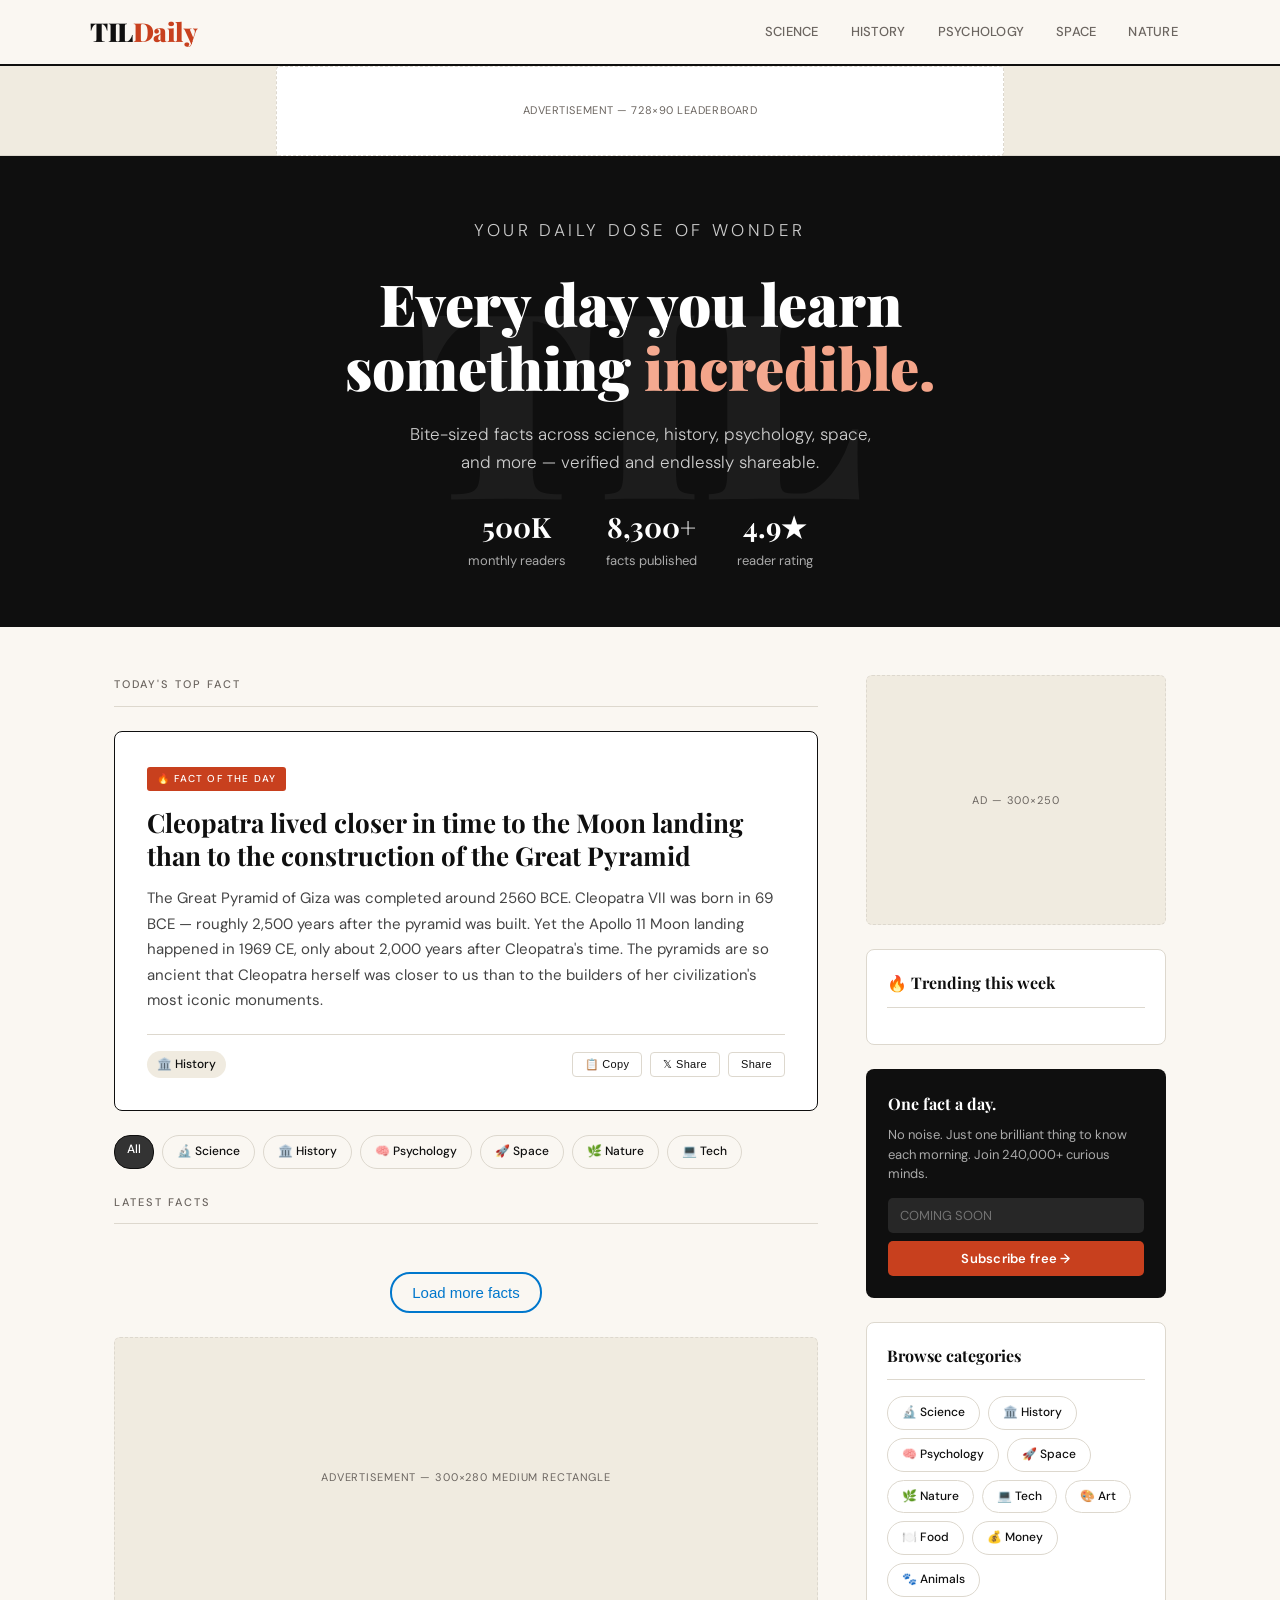
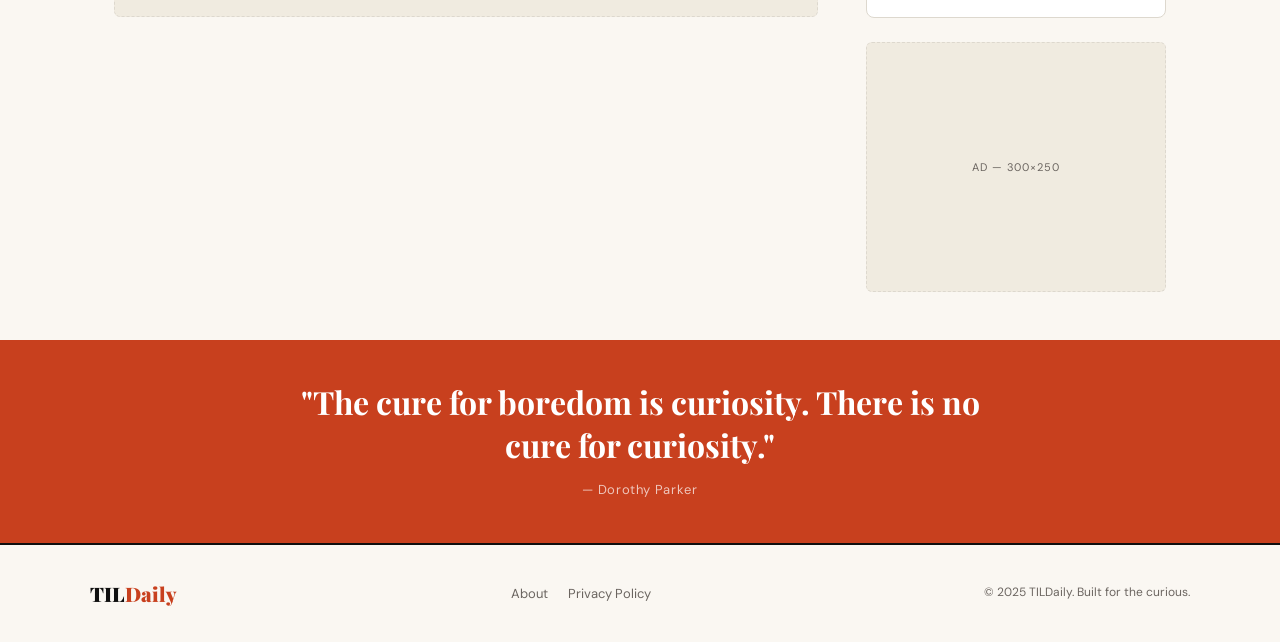
==== commit 36f7a9a9: "Test reddit link addition" ====
--- a/index.html
+++ b/index.html
@@ -2,7 +2,7 @@
 <html lang="en">
   <head>
     <meta charset="UTF-8" />
-    <link rel="icon" type="image/svg+xml" href="/logo.svg" />
+    <link rel="icon" type="image/svg+xml" href="/public/logo.svg" />
     <meta name="viewport" content="width=device-width, initial-scale=1.0" />
     <title>TIL Daily — Today I Learned</title>
     <meta
@@ -43,6 +43,14 @@
     <div class="ad-leaderboard">
       <div class="ad-slot">Advertisement — 728×90 Leaderboard</div>
     </div>
+    <!-- AD: Leaderboard top (728×90) -->
+
+    <!--
+        Replace this comment with your ad network tag, e.g. Google AdSense:
+        <ins class="adsbygoogle" style="display:block" data-ad-client="ca-pub-XXXX"
+             data-ad-slot="XXXX" data-ad-format="auto" data-full-width-responsive="true"></ins>
+        <script>(adsbygoogle=window.adsbygoogle||[]).push({});</script>
+      -->
 
     <!-- HERO -->
     <section class="hero">
@@ -269,8 +277,9 @@
             No noise. Just one brilliant thing to know each morning. Join
             240,000+ curious minds.
           </p>
-          <input type="email" placeholder="your@email.com" />
-          <button>Subscribe free →</button>
+          <!-- <input type="email" placeholder="your@email.com" disabled /> -->
+          <input type="email" placeholder="COMING SOON" disabled />
+          <button style="cursor: not-allowed" disabled>Subscribe free →</button>
         </div>
 
         <!-- CATEGORIES -->
@@ -543,7 +552,10 @@
       //   // Call on page load
       //   loadTrending();
       async function loadTrending() {
-        const response = await fetch("http://localhost:3000/trending");
+        // const response = await fetch("http://localhost:3000/trending");
+        const response = await fetch(
+          "https://reddit-fetcher-yj5e.onrender.com/trending",
+        );
         const posts = await response.json();
 
         const list = document.querySelector(".trending-list");
@@ -587,12 +599,16 @@
       let currentPage = 1;
 
       async function loadFacts(page = 1) {
+        // const response = await fetch(
+        //   `http://localhost:3000/facts?page=${page}&pageSize=8`,
+        // );
         const response = await fetch(
-          `http://localhost:3000/facts?page=${page}&pageSize=8`,
+          `https://reddit-fetcher-yj5e.onrender.com/facts?page=${page}&pageSize=8`,
         );
         const data = await response.json();
 
         const grid = document.querySelector(".fact-grid");
+        // <p>${fact.body}</p>
 
         // Append instead of replacing
         grid.innerHTML += data.facts
@@ -601,7 +617,7 @@
       <article class="fact-card">
         <p class="cat-tag">${fact.category}</p>
         <h3>${fact.title}</h3>
-        <p>${fact.body}</p>
+        <p>Read more on <a href=${fact.url}>Reddit</a></p>
       </article>
     `,
           )
--- a/public/styles.css
+++ b/public/styles.css
@@ -654,6 +654,39 @@
   cursor: pointer;
 }
 
+.banner_container {
+  position: relative;
+  width: 100%;
+  height: 120px;
+}
+#millionaire_banner {
+  width: 100%;
+
+  height: auto;
+}
+.signatory_snap {
+  width: 200px;
+  height: 200px;
+}
+
+.tilted-text {
+  position: absolute;
+  top: 50%;
+  left: 50%;
+  transform: translate(-50%, -50%) rotate(40deg);
+  color: rgb(4, 119, 33); /* Text color */
+  font-size: 14px; /* Adjust font size */
+  font-weight: 400;
+  /* text-align: center;  */
+}
+.overBtn {
+  width: 150px;
+  height: 32px;
+  position: absolute;
+  top: 0;
+  left: 20%;
+}
+
 /* responsive */
 @media (max-width: 780px) {
   .layout {
